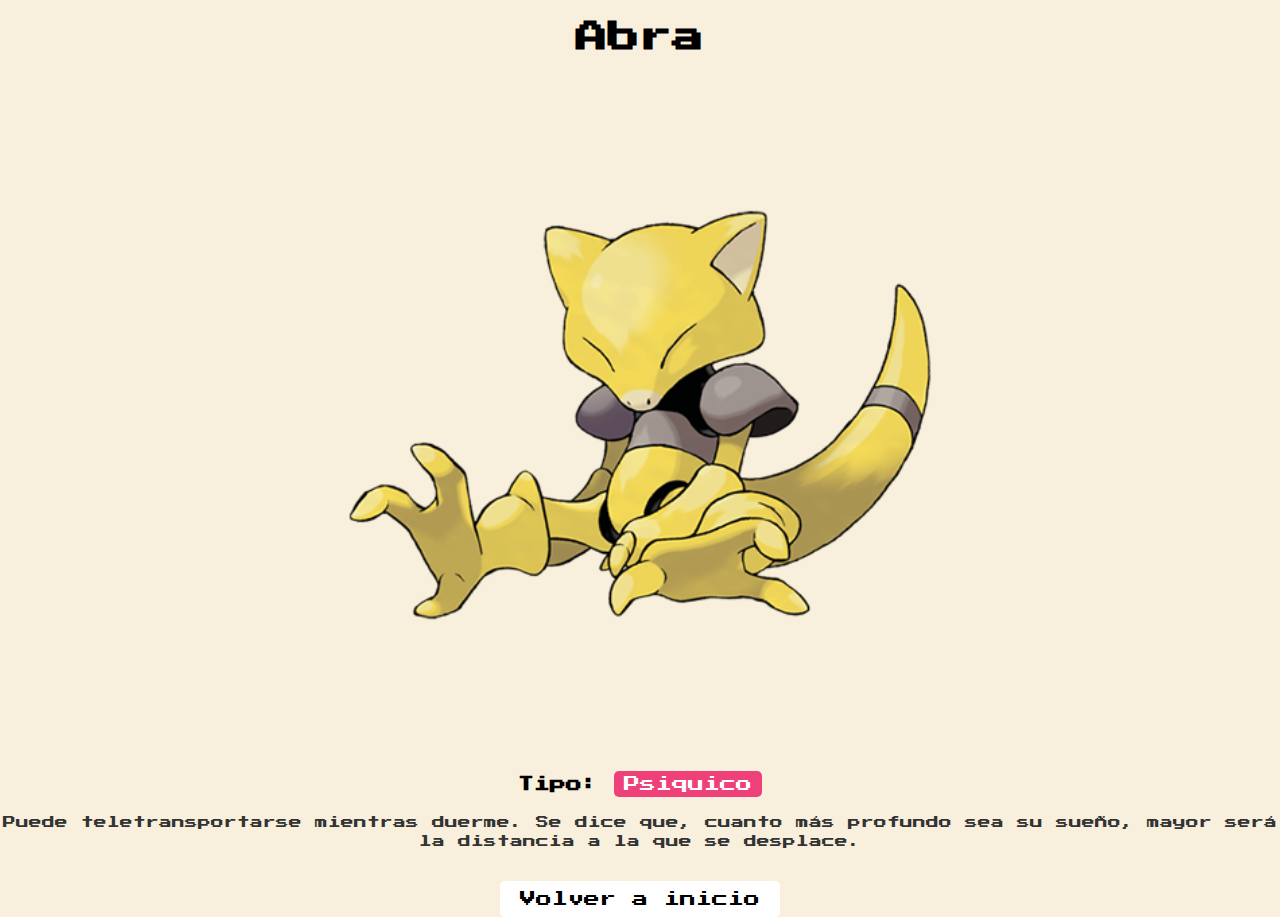
==== abra.html @ d5579be4 "a" ====
<!DOCTYPE html>
<html lang="es">
<head>
    <meta charset="UTF-8">
    <meta name="viewport" content="width=device-width, initial-scale=1.0">
    <title>Abra</title>
    <link rel="stylesheet" href="style.css">
</head>
<body>
    <h1>Abra</h1>
    <img src="./fotos/abra.png" alt="Abra">
    <p><strong>Tipo:</strong> <span class="Psiquico">Psiquico</span></p>
    <p class="descripcion">Puede teletransportarse mientras duerme. Se dice que, cuanto más profundo sea su sueño, mayor será la distancia a la que se desplace.</p>
    <a href="index.html" class="volver-inicio">Volver a inicio</a>
</body>
</html>
---- style.css ----
@import url('https://fonts.googleapis.com/css2?family=Press+Start+2P&display=swap');

body {
    font-family: 'Press Start 2P', cursive;
    background-color: #f8f0dc;
    margin: 0;
    padding: 0;
    text-align: center;
}

h1 {

    text-align: center;
}

.pokedeximagen {
    width: 150px;
    padding: 20px;
    text-align: left;
}

.pokemonlista {
    list-style: none;
    padding: 0;
    margin: 10px 0;
    text-decoration: none;
    font-size: 1.2rem;
    color: #bf2e2e;
    font-weight: bold;

}

img {
    margin: 20px 0;
    width: 50%;
}

/* Estilos específicos para "Volver a inicio" */
.volver-inicio {
    background-color: #ffffff; /* Color rojo */
    color: rgb(0, 0, 0);
    padding: 10px 20px;
    border-radius: 5px;
    text-decoration: none;
    font-size: 1em;
    margin-top: 20px;
    display: inline-block;
    font-family: 'Press Start 2P', cursive;
}

/* Estilos específicos para el tipo */
.fuego {
    background-color: #d32f2f; /* Color rojo */
    color: white;
    padding: 5px 10px;
    border-radius: 5px;
    font-size: 1em;
    display: inline-block;
}

.fantasma {
    background-color: #8A2BE2; 
    color: white;
    padding: 5px 10px;
    border-radius: 5px;
    font-size: 1em;
    display: inline-block;
}

.veneno {
    background-color: #BA55D3;
    color: white;
    padding: 5px 10px;
    border-radius: 5px;
    font-size: 1em;
    display: inline-block;
}

.siniestro {
    background-color: #282828;
    color: white;
    padding: 5px 10px;
    border-radius: 5px;
    font-size: 1em;
    display: inline-block;
}

.Psiquico {
    background-color: #ef4179;
    color: white;
    padding: 5px 10px;
    border-radius: 5px;
    font-size: 1em;
    display: inline-block;
}


/* Estilos para la descripción */
.descripcion {
    font-size: 0.8em;
    color: #333;
    line-height: 1.5;
    margin: 10px 0;
}
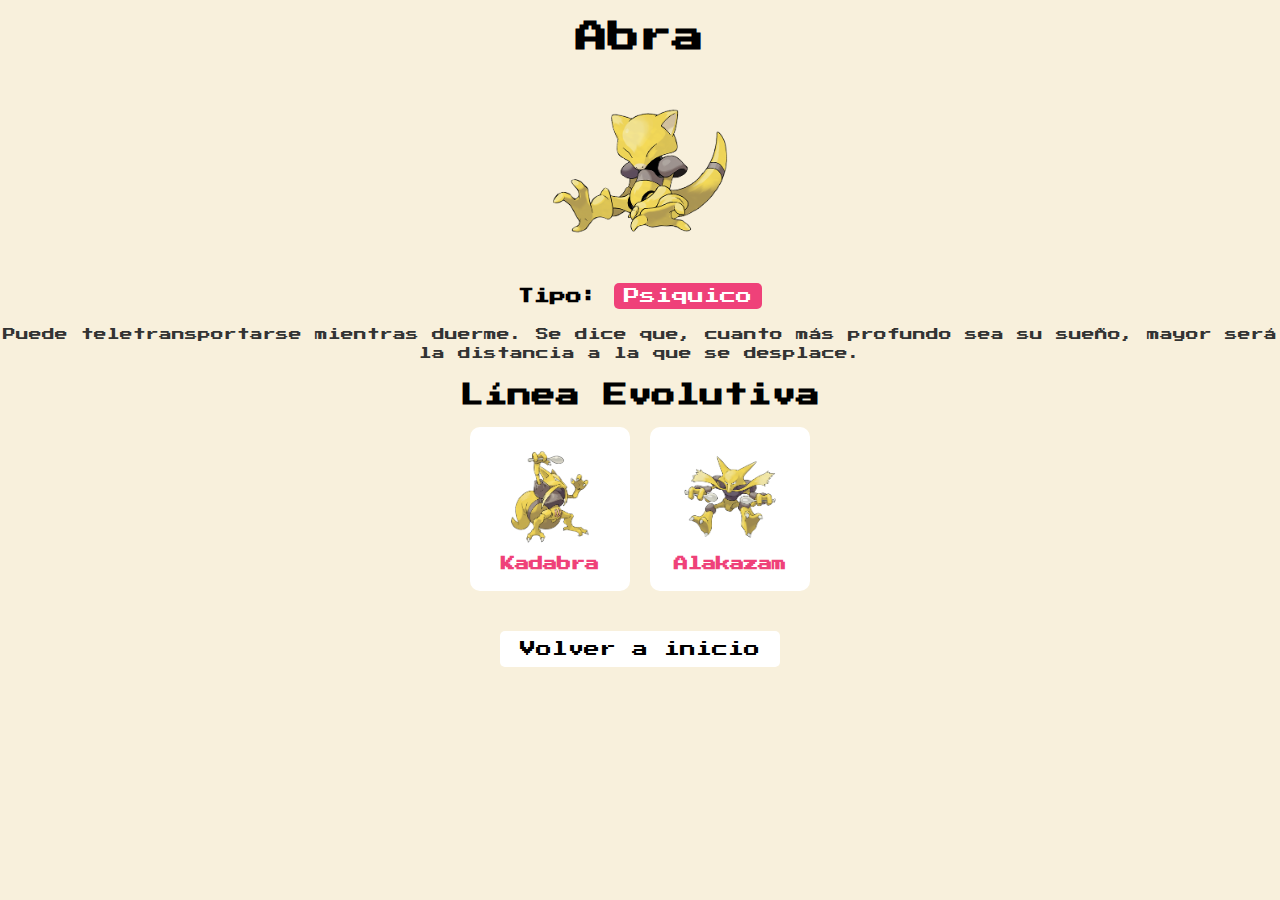
==== commit fa8c8b1f: "a" ====
--- a/abra.html
+++ b/abra.html
@@ -11,6 +11,13 @@
     <img src="./fotos/abra.png" alt="Abra">
     <p><strong>Tipo:</strong> <span class="Psiquico">Psiquico</span></p>
     <p class="descripcion">Puede teletransportarse mientras duerme. Se dice que, cuanto más profundo sea su sueño, mayor será la distancia a la que se desplace.</p>
+    
+    <h2>Línea Evolutiva</h2>
+    <ul class="Abra">
+        <li><a href="kadabra.html"><img src="./fotos/kadabra.png" alt="kadabra"> Kadabra</a></li>
+        <li><a href="alakazam.html"><img src="./fotos/alakazam.png" alt="Alakazam"> Alakazam</a></li>
+    </ul>
+    
     <a href="index.html" class="volver-inicio">Volver a inicio</a>
 </body>
 </html>--- a/style.css
+++ b/style.css
@@ -8,31 +8,9 @@
     text-align: center;
 }
 
-h1 {
-
-    text-align: center;
-}
-
-.pokedeximagen {
-    width: 150px;
-    padding: 20px;
-    text-align: left;
-}
-
-.pokemonlista {
-    list-style: none;
-    padding: 0;
-    margin: 10px 0;
-    text-decoration: none;
-    font-size: 1.2rem;
-    color: #bf2e2e;
-    font-weight: bold;
-
-}
-
 img {
-    margin: 20px 0;
-    width: 50%;
+    margin: 0px 0;
+    width: 15%;
 }
 
 /* Estilos específicos para "Volver a inicio" */
@@ -94,6 +72,159 @@
     display: inline-block;
 }
 
+.lucha {
+    background-color: #ff8000;
+    color: white;
+    padding: 5px 10px;
+    border-radius: 5px;
+    font-size: 1em;
+    display: inline-block;
+}
+
+.volador {
+    background-color: #81b9ef;
+    color: white;
+    padding: 5px 10px;
+    border-radius: 5px;
+    font-size: 1em;
+    display: inline-block;
+}
+
+.charizard {
+    list-style: none;
+    padding: 0;
+    margin: 20px 0;
+    display: flex;
+    justify-content: center;
+    gap: 20px;
+}
+
+.charizard li {
+    display: flex;
+    flex-direction: column;
+    align-items: center;
+    background: #fff;
+    padding: 20px;
+    border-radius: 10px;
+    transition: transform 0.2s ease-in-out;
+    width: 120px;
+}
+
+.charizard img {
+    width: 100px;
+    height: 100px;
+    margin-bottom: 10px;
+}
+
+.charizard a {
+    text-decoration: none;
+    color: #d32f2f;
+    font-weight: bold;
+    font-size: 0.9rem;
+    text-align: center;
+}
+
+.gastly {
+    list-style: none;
+    padding: 0;
+    margin: 20px 0;
+    display: flex;
+    justify-content: center;
+    gap: 20px;
+}
+
+.gastly li {
+    display: flex;
+    flex-direction: column;
+    align-items: center;
+    background: #fff;
+    padding: 20px;
+    border-radius: 10px;
+    transition: transform 0.2s ease-in-out;
+    width: 120px;
+}
+
+.gastly img {
+    width: 100px;
+    height: 100px;
+    margin-bottom: 10px;
+}
+
+.gastly a {
+    text-decoration: none;
+    color: #8A2BE2;
+    font-weight: bold;
+    font-size: 0.9rem;
+    text-align: center;
+}
+
+.Abra {
+    list-style: none;
+    padding: 0;
+    margin: 20px 0;
+    display: flex;
+    justify-content: center;
+    gap: 20px;
+}
+
+.Abra li {
+    display: flex;
+    flex-direction: column;
+    align-items: center;
+    background: #fff;
+    padding: 20px;
+    border-radius: 10px;
+    transition: transform 0.2s ease-in-out;
+    width: 120px;
+}
+
+.Abra img {
+    width: 100px;
+    height: 100px;
+    margin-bottom: 10px;
+}
+
+.Abra a {
+    text-decoration: none;
+    color: #ef4179;
+    font-weight: bold;
+    font-size: 0.9rem;
+    text-align: center;
+}
+
+.Riolu {
+    list-style: none;
+    padding: 0;
+    margin: 20px 0;
+    display: flex;
+    justify-content: center;
+    gap: 20px;
+}
+
+.Riolu li {
+    display: flex;
+    flex-direction: column;
+    align-items: center;
+    background: #fff;
+    padding: 20px;
+    border-radius: 10px;
+    transition: transform 0.2s ease-in-out;
+    width: 120px;
+}
+
+.Riolu img {
+    width: 100px;
+    height: 100px;
+    margin-bottom: 10px;
+}
+
+.Riolu a {
+    text-decoration: none;
+    color: #ff8000;
+    font-weight: bold;
+    font-size: 0.9rem;
+    text-align: center;
+}
 
 /* Estilos para la descripción */
 .descripcion {
